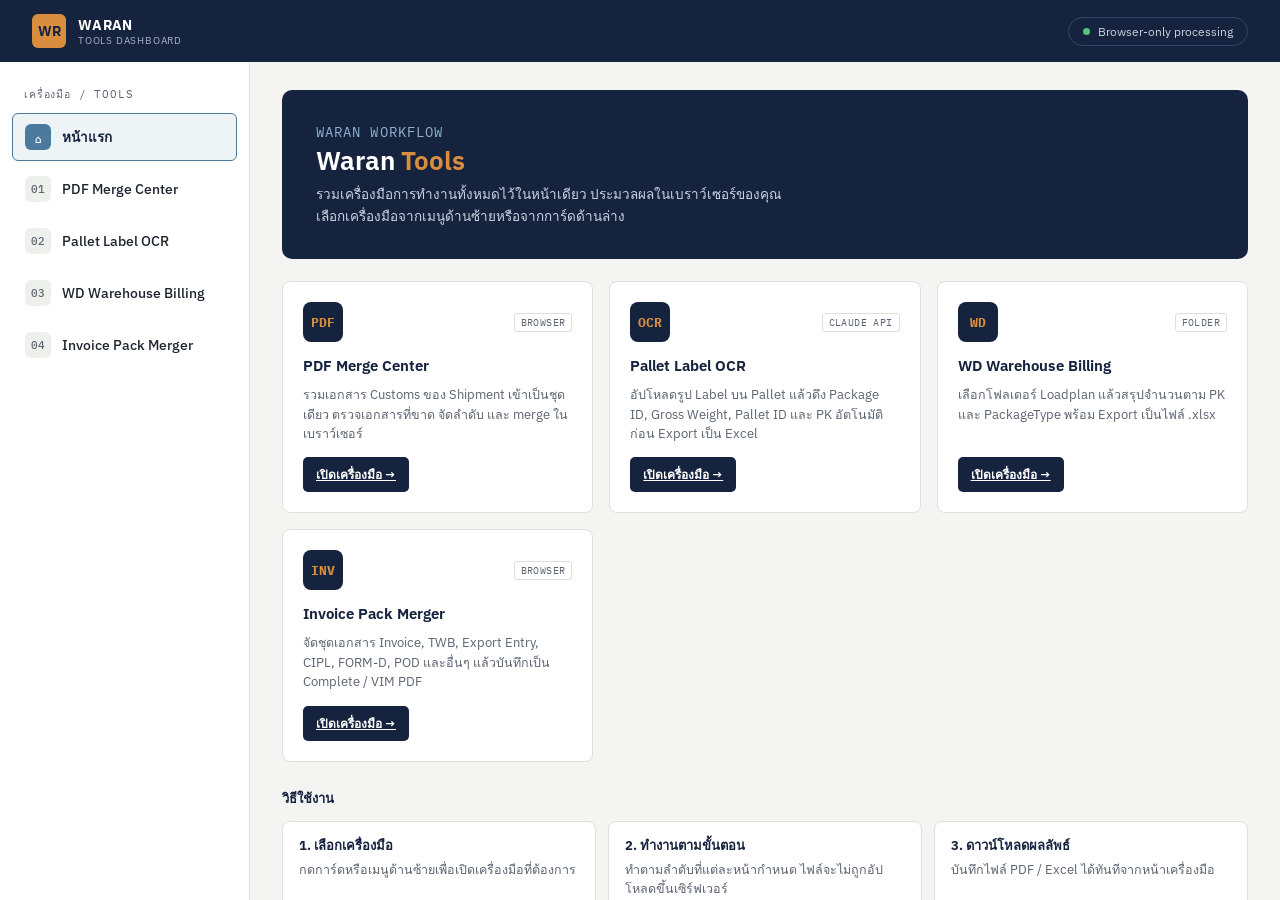
==== index.html @ bb186f33 "Add files via upload" ====
<!doctype html>
<html lang="th">
<head>
<meta charset="UTF-8">
<meta name="viewport" content="width=device-width,initial-scale=1">
<title>Waran Tools Dashboard</title>
<link rel="preconnect" href="https://fonts.googleapis.com">
<link rel="preconnect" href="https://fonts.gstatic.com" crossorigin>
<link href="https://fonts.googleapis.com/css2?family=Sarabun:wght@400;500;600;700&display=swap" rel="stylesheet">
<link rel="stylesheet" href="style.css">
<style>
  html, body { height: 100%; margin: 0; }
  body { display: flex; flex-direction: column; }
  .layout { flex: 1; display: grid; grid-template-columns: 250px 1fr; min-height: 0; }

  /* sidebar */
  .sidebar { background: #fff; border-right: 1px solid var(--paper-line); padding: 18px 12px; overflow-y: auto; }
  .nav-label { font-family: "IBM Plex Mono", monospace; font-size: 10.5px; letter-spacing: .08em; color: var(--text-mute); padding: 6px 12px 10px; text-transform: uppercase; }
  .nav a {
    display: flex; align-items: center; gap: 11px; padding: 10px 12px; border-radius: 6px; margin-bottom: 4px;
    color: var(--text); text-decoration: none; font-size: 13.5px; font-weight: 500; border: 1px solid transparent;
  }
  .nav a:hover { background: #EEF3F6; }
  .nav a.active { background: #EEF3F6; border-color: var(--steel); color: var(--navy); font-weight: 600; }
  .nav .n {
    width: 26px; height: 26px; border-radius: 6px; background: #EEF0EC; color: var(--text-mute);
    font-family: "IBM Plex Mono", monospace; font-size: 11px; display: grid; place-items: center; flex-shrink: 0;
  }
  .nav a.active .n { background: var(--steel); color: #fff; }

  /* main */
  .main { min-width: 0; padding: 28px 32px 48px; overflow-y: auto; }
  .hero { margin-bottom: 22px; }
  .hero h1 { margin: 0 0 8px; font-size: 26px; line-height: 1.25; font-weight: 650; }
  .hero h1 span { color: var(--amber); }
  .hero p { margin: 0; font-size: 13.5px; color: #C9D3E0; line-height: 1.6; max-width: 60ch; }

  .tools { display: grid; grid-template-columns: repeat(auto-fill, minmax(280px, 1fr)); gap: 16px; }
  .tool {
    background: #fff; border: 1px solid var(--paper-line); border-radius: 8px; padding: 20px;
    display: flex; flex-direction: column; gap: 10px; transition: border-color .15s, transform .15s;
  }
  .tool:hover { border-color: var(--steel); transform: translateY(-1px); }
  .tool-top { display: flex; align-items: center; justify-content: space-between; gap: 10px; }
  .tool-icon {
    width: 40px; height: 40px; border-radius: 8px; background: var(--navy); color: var(--amber);
    display: grid; place-items: center; font-weight: 700; font-size: 13px; font-family: "IBM Plex Mono", monospace;
  }
  .tag {
    font-family: "IBM Plex Mono", monospace; font-size: 10px; text-transform: uppercase; letter-spacing: .04em;
    border: 1px solid var(--paper-line); color: var(--text-mute); border-radius: 3px; padding: 2px 6px; white-space: nowrap;
  }
  .tool h3 { margin: 4px 0 0; font-size: 15px; color: var(--navy); font-weight: 650; }
  .tool p { margin: 0; font-size: 12.5px; color: var(--text-mute); line-height: 1.55; flex: 1; }
  .tool .btn { align-self: flex-start; margin-top: 4px; }

  .section-title { font-size: 13px; font-weight: 600; color: var(--navy); margin: 26px 0 12px; }
  .howto { display: grid; grid-template-columns: repeat(3, 1fr); gap: 12px; }
  .howto div { background: #fff; border: 1px solid var(--paper-line); border-radius: 8px; padding: 14px 16px; font-size: 12.5px; color: var(--text-mute); line-height: 1.55; }
  .howto b { display: block; color: var(--navy); font-size: 13px; margin-bottom: 4px; }

  /* tool view */
  .tool-view { display: none; flex-direction: column; height: 100%; min-height: 0; }
  .tool-view.show { display: flex; }
  .tool-bar {
    display: flex; align-items: center; gap: 12px; padding: 10px 20px; background: #fff; border-bottom: 1px solid var(--paper-line);
  }
  .tool-bar h2 { margin: 0; font-size: 15px; color: var(--navy); font-weight: 650; flex: 1; min-width: 0; overflow: hidden; text-overflow: ellipsis; white-space: nowrap; }
  .tool-bar .btn { font-size: 12.5px; }
  .tool-frame { flex: 1; width: 100%; border: 0; background: var(--paper); min-height: 0; }
  #view-home.hide { display: none; }

  @media (max-width: 860px) {
    .layout { grid-template-columns: 1fr; }
    .sidebar { border-right: none; border-bottom: 1px solid var(--paper-line); padding: 10px; }
    .nav { display: flex; gap: 6px; overflow-x: auto; }
    .nav a { white-space: nowrap; margin-bottom: 0; }
    .nav-label { display: none; }
    .main { padding: 18px 16px 32px; }
    .howto { grid-template-columns: 1fr; }
    .tool-frame { height: calc(100vh - 170px); flex: none; }
  }
</style>
</head>
<body>

<header class="topbar">
  <div class="brand"><span class="brand-mark">WR</span><div><b>WARAN</b><small>TOOLS DASHBOARD</small></div></div>
  <div class="status-pill"><i></i> Browser-only processing</div>
</header>

<div class="layout">
  <aside class="sidebar">
    <div class="nav-label">เครื่องมือ / Tools</div>
    <nav class="nav" id="nav"></nav>
  </aside>

  <main class="main">
    <section id="view-home">
      <section class="hero">
        <div>
          <p class="eyebrow">WARAN WORKFLOW</p>
          <h1>Waran <span>Tools</span></h1>
          <p>รวมเครื่องมือการทำงานทั้งหมดไว้ในหน้าเดียว ประมวลผลในเบราว์เซอร์ของคุณ เลือกเครื่องมือจากเมนูด้านซ้ายหรือจากการ์ดด้านล่าง</p>
        </div>
      </section>

      <div class="tools" id="tools"></div>

      <div class="section-title">วิธีใช้งาน</div>
      <div class="howto">
        <div><b>1. เลือกเครื่องมือ</b>กดการ์ดหรือเมนูด้านซ้ายเพื่อเปิดเครื่องมือที่ต้องการ</div>
        <div><b>2. ทำงานตามขั้นตอน</b>ทำตามลำดับที่แต่ละหน้ากำหนด ไฟล์จะไม่ถูกอัปโหลดขึ้นเซิร์ฟเวอร์</div>
        <div><b>3. ดาวน์โหลดผลลัพธ์</b>บันทึกไฟล์ PDF / Excel ได้ทันทีจากหน้าเครื่องมือ</div>
      </div>
    </section>

    <section class="tool-view" id="view-tool">
      <div class="tool-bar">
        <button class="btn btn-outline btn-sm" id="backBtn">← หน้าแรก</button>
        <h2 id="toolTitle"></h2>
        <a class="btn btn-outline btn-sm" id="openNew" target="_blank" rel="noopener">เปิดในแท็บใหม่ ↗</a>
      </div>
      <iframe class="tool-frame" id="toolFrame" title="Tool" allow="clipboard-read; clipboard-write"></iframe>
    </section>
  </main>
</div>

<script>
  const TOOLS = [
    { id: "pdf-merge",        no: "01", abbr: "PDF", title: "PDF Merge Center",
      file: "tools/pdf-merge.html", tag: "Browser",
      desc: "รวมเอกสาร Customs ของ Shipment เข้าเป็นชุดเดียว ตรวจเอกสารที่ขาด จัดลำดับ และ merge ในเบราว์เซอร์" },
    { id: "ocr",              no: "02", abbr: "OCR", title: "Pallet Label OCR",
      file: "tools/ocr.html", tag: "Claude API",
      desc: "อัปโหลดรูป Label บน Pallet แล้วดึง Package ID, Gross Weight, Pallet ID และ PK อัตโนมัติ ก่อน Export เป็น Excel" },
    { id: "wd-billing",       no: "03", abbr: "WD", title: "WD Warehouse Billing",
      file: "tools/wd-billing.html", tag: "Folder",
      desc: "เลือกโฟลเดอร์ Loadplan แล้วสรุปจำนวนตาม PK และ PackageType พร้อม Export เป็นไฟล์ .xlsx" },
    { id: "invoice-merger",   no: "04", abbr: "INV", title: "Invoice Pack Merger",
      file: "tools/invoice-merger.html", tag: "Browser",
      desc: "จัดชุดเอกสาร Invoice, TWB, Export Entry, CIPL, FORM-D, POD และอื่นๆ แล้วบันทึกเป็น Complete / VIM PDF" }
  ];

  const nav = document.getElementById("nav");
  const grid = document.getElementById("tools");
  const home = document.getElementById("view-home");
  const view = document.getElementById("view-tool");
  const frame = document.getElementById("toolFrame");

  nav.innerHTML = `<a href="#" data-route="home"><span class="n">⌂</span>หน้าแรก</a>` +
    TOOLS.map(t => `<a href="#${t.id}" data-route="${t.id}"><span class="n">${t.no}</span>${t.title}</a>`).join("");

  grid.innerHTML = TOOLS.map(t => `
    <article class="tool">
      <div class="tool-top"><div class="tool-icon">${t.abbr}</div><span class="tag">${t.tag}</span></div>
      <div><h3>${t.title}</h3></div>
      <p>${t.desc}</p>
      <a class="btn btn-dark btn-sm" href="#${t.id}">เปิดเครื่องมือ →</a>
    </article>`).join("");

  function route() {
    const id = location.hash.replace("#", "");
    const tool = TOOLS.find(t => t.id === id);
    document.querySelectorAll(".nav a").forEach(a =>
      a.classList.toggle("active", a.dataset.route === (tool ? tool.id : "home")));
    if (tool) {
      if (frame.dataset.current !== tool.id) {
        frame.src = tool.file;
        frame.dataset.current = tool.id;
      }
      document.getElementById("toolTitle").textContent = tool.title;
      document.getElementById("openNew").href = tool.file;
      home.classList.add("hide");
      view.classList.add("show");
    } else {
      view.classList.remove("show");
      home.classList.remove("hide");
    }
    window.scrollTo(0, 0);
  }

  document.getElementById("backBtn").addEventListener("click", () => { location.hash = ""; });
  window.addEventListener("hashchange", route);
  route();
</script>
</body>
</html>
---- style.css ----
@import url('https://fonts.googleapis.com/css2?family=IBM+Plex+Sans:wght@400;500;600;700&family=IBM+Plex+Mono:wght@400;500;600&display=swap');

:root {
  --navy: #16233E;
  --navy-soft: #1F3155;
  --paper: #F4F5F2;
  --paper-line: #DEE1DA;
  --steel: #4C7A9C;
  --amber: #D98E3F;
  --text: #1E2430;
  --text-mute: #5C6472;
  --danger: #B3492F;
  --danger-bg: #FBEEEC;
  --good: #2F6D4F;
  --good-bg: #F1F8F4;
  --warn-bg: #FCEFE2;
}
* { box-sizing: border-box; }
body {
  margin: 0;
  background: var(--paper);
  color: var(--text);
  font-family: "IBM Plex Sans", "Segoe UI", Arial, sans-serif;
}
.hidden { display: none !important; }

/* ---------- Topbar ---------- */
.topbar {
  display: flex; align-items: center; justify-content: space-between;
  padding: 14px 32px; background: var(--navy); color: white;
}
.brand { display: flex; align-items: center; gap: 12px; }
.brand-mark {
  width: 34px; height: 34px; border-radius: 6px; background: var(--amber);
  color: var(--navy); font-weight: 700; font-size: 14px;
  display: flex; align-items: center; justify-content: center;
}
.brand b { display: block; font-size: 14px; letter-spacing: .02em; }
.brand small { display: block; font-size: 10px; color: #A9B4C6; letter-spacing: .08em; }
.status-pill {
  display: flex; align-items: center; gap: 8px; font-size: 12px; color: #C9D3E0;
  border: 1px solid #33456B; border-radius: 20px; padding: 6px 14px;
}
.status-pill i { width: 7px; height: 7px; border-radius: 50%; background: #52C482; display: inline-block; }

/* ---------- Shell / hero ---------- */
.shell { max-width: 880px; margin: 0 auto; padding: 36px 24px 100px; }
.hero {
  display: flex; align-items: center; background: var(--navy); color: white; border-radius: 10px;
  padding: 32px 34px; margin-bottom: 26px;
}
.eyebrow {
  font-family: "IBM Plex Mono", monospace; font-size: 11px; letter-spacing: .08em;
  text-transform: uppercase; color: var(--steel); margin: 0 0 8px;
}
.hero .eyebrow { color: #8FB2CC; }
.hero h1 { margin: 0 0 10px; font-size: 27px; line-height: 1.25; font-weight: 650; }
.hero h1 span { color: var(--amber); }
.hero-copy { margin: 0; font-size: 13.5px; line-height: 1.6; color: #C9D3E0; max-width: 46ch; }

/* ---------- Stepper ---------- */
.steps { display: flex; gap: 10px; margin-bottom: 26px; }
.step {
  flex: 1; display: flex; align-items: center; gap: 10px; background: white; border: 1px solid var(--paper-line);
  border-radius: 8px; padding: 10px 14px; font-size: 12.5px; color: var(--text-mute); transition: all .15s;
}
.step b {
  width: 22px; height: 22px; border-radius: 50%; background: #EEF0EC; color: var(--text-mute);
  font-size: 11px; display: flex; align-items: center; justify-content: center; flex-shrink: 0;
}
.step.active { border-color: var(--steel); background: #EEF3F6; color: var(--navy); font-weight: 600; }
.step.active b { background: var(--steel); color: white; }
.step.done { border-color: var(--good); }
.step.done b { background: var(--good); color: white; }

/* ---------- Cards ---------- */
.card {
  background: white; border: 1px solid var(--paper-line); border-radius: 8px; padding: 22px 24px; margin-bottom: 20px;
}
.card-head { display: flex; align-items: flex-start; justify-content: space-between; gap: 14px; margin-bottom: 6px; }
.card-head.compact { align-items: center; }
.card-head h2 { margin: 0; font-size: 16px; color: var(--navy); font-weight: 650; }
.head-actions { display: flex; gap: 8px; flex-shrink: 0; }
.muted { font-size: 12.5px; color: var(--text-mute); margin: 4px 0 14px; line-height: 1.55; }
.count {
  font-family: "IBM Plex Mono", monospace; font-size: 11.5px; color: var(--steel); background: #EEF3F6;
  border-radius: 12px; padding: 3px 10px;
}

/* ---------- Buttons ---------- */
.btn {
  border-radius: 5px; font-size: 12.5px; font-weight: 600; cursor: pointer; padding: 9px 16px;
  border: 1px solid transparent; display: inline-flex; align-items: center; gap: 6px;
}
.btn-sm { padding: 7px 12px; font-size: 12px; }
.btn-dark { background: var(--navy); color: white; }
.btn-dark:hover { background: var(--navy-soft); }
.btn-outline { background: white; color: var(--steel); border-color: var(--steel); }
.btn-outline:hover { background: #EEF3F6; }
.btn-primary { background: var(--amber); color: var(--navy); }
.btn-primary:hover { filter: brightness(1.05); }
.btn-primary span { font-weight: 700; }
label.btn { cursor: pointer; }

/* ---------- Shipment table ---------- */
.ship-table-wrap { border: 1px solid var(--paper-line); border-radius: 6px; overflow: hidden; }
table.ship-table { width: 100%; border-collapse: collapse; }
table.ship-table th {
  text-align: left; font-size: 10.5px; text-transform: uppercase; letter-spacing: .04em; color: var(--text-mute);
  background: #EEF0EC; padding: 8px 12px;
}
table.ship-table td { border-top: 1px solid var(--paper-line); padding: 0; }
table.ship-table td input {
  width: 100%; border: none; padding: 9px 12px; font-family: "IBM Plex Mono", monospace; font-size: 13px;
  background: transparent; color: var(--text);
}
table.ship-table td input:focus { outline: 2px solid var(--steel); outline-offset: -2px; }
table.ship-table td.rm { width: 36px; text-align: center; }
table.ship-table td.rm button { border: none; background: none; color: var(--text-mute); cursor: pointer; font-size: 13px; }

/* ---------- Dropzones ---------- */
.grid2 { display: grid; grid-template-columns: 1fr 1fr; gap: 18px; }
.drop-card .dropzone {
  display: block; border: 2px dashed #B7BDC6; border-radius: 6px; padding: 26px 16px; text-align: center;
  cursor: pointer; transition: all .15s; background: var(--paper);
}
.drop-card .dropzone:hover, .drop-card .dropzone.dragover { border-color: var(--steel); background: #EEF3F6; }
.drop-card .dropzone.filled { border-style: solid; border-color: var(--good); background: var(--good-bg); }
.dropzone strong { display: block; font-size: 13.5px; color: var(--text); margin-bottom: 2px; }
.dropzone span { font-size: 11.5px; color: var(--text-mute); }
.dropzone input { display: none; }
.file-list { margin-top: 10px; font-size: 12.5px; color: var(--good); font-weight: 600; word-break: break-all; }

/* ---------- Folder scan ---------- */
.scan-panel {
  display: flex; align-items: center; gap: 14px; border: 1px dashed var(--paper-line); border-radius: 6px;
  padding: 16px 18px; background: var(--paper); margin-top: 4px;
}
.scan-panel.success { border-style: solid; border-color: var(--good); background: var(--good-bg); }
.scan-panel.error { border-style: solid; border-color: var(--danger); background: var(--danger-bg); }
.scan-icon { font-size: 22px; color: var(--steel); }
.scan-panel strong { display: block; font-size: 13.5px; color: var(--navy); }
.scan-panel span { font-size: 12px; color: var(--text-mute); }

/* ---------- Review list ---------- */
.summary { display: flex; flex-wrap: wrap; gap: 6px; }
.summary-chip {
  font-size: 11.5px; font-family: "IBM Plex Mono", monospace; border-radius: 3px; padding: 3px 8px;
  border: 1px solid var(--paper-line); background: white;
}
.summary-chip.ok { color: var(--good); border-color: var(--good); }
.summary-chip.issue { color: var(--danger); border-color: var(--danger); background: var(--danger-bg); }

#reviewList .row {
  display: flex; align-items: center; gap: 10px; border: 1px solid var(--paper-line); border-radius: 6px;
  padding: 10px 12px; margin-bottom: 8px; background: white; cursor: grab;
}
#reviewList .row.dragging { opacity: .4; }
#reviewList .row .grip { color: #B7BDC6; font-family: "IBM Plex Mono", monospace; }
#reviewList .row .idx {
  font-family: "IBM Plex Mono", monospace; font-size: 11px; color: var(--steel); background: #EEF3F6;
  border-radius: 3px; padding: 2px 6px; min-width: 20px; text-align: center; flex-shrink: 0;
}
#reviewList .row .meta { flex: 1; min-width: 0; }
#reviewList .row .meta .lbl { font-size: 12px; color: var(--text-mute); }
#reviewList .row .meta .fn { font-size: 13px; overflow: hidden; text-overflow: ellipsis; white-space: nowrap; }
#reviewList .row .tag {
  font-size: 9.5px; font-family: "IBM Plex Mono", monospace; text-transform: uppercase; border-radius: 3px;
  padding: 2px 5px; color: #8A5A1E; border: 1px solid var(--amber); flex-shrink: 0;
}
#reviewList .row button.remove { border: none; background: none; color: var(--text-mute); cursor: pointer; font-size: 13px; }

/* ---------- Missing card ---------- */
#missingCard { border-color: var(--danger); background: var(--danger-bg); }
#missingCard h2 { color: var(--danger); }
#missingList .row {
  display: flex; align-items: center; gap: 10px; background: white; border: 1px dashed #E4B7AC;
  border-radius: 6px; padding: 10px 12px; margin-bottom: 8px; transition: all .15s;
}
#missingList .row.dragover { border-style: solid; border-color: var(--danger); background: var(--danger-bg); }
#missingList .row .meta { flex: 1; font-size: 13px; color: var(--danger); font-style: italic; }
#missingList .row .meta small { color: var(--text-mute); font-style: normal; }
#missingList .row button.up {
  font-size: 11.5px; border-radius: 4px; padding: 6px 10px; cursor: pointer; border: 1px solid var(--danger);
  background: white; color: var(--danger); font-weight: 600;
}

/* ---------- Merge bar ---------- */
.merge-bar {
  display: flex; align-items: center; gap: 14px; background: white; border: 1px solid var(--paper-line);
  border-radius: 8px; padding: 16px 20px;
}
.license-info { display: flex; align-items: center; gap: 10px; flex: 1; min-width: 0; }
.lock { font-size: 16px; color: var(--amber); }
.merge-bar strong { display: block; font-size: 13.5px; color: var(--navy); }
.merge-bar small { font-size: 11.5px; color: var(--text-mute); }
#licenseName { display: block; font-size: 11px; color: var(--text-mute); overflow: hidden; text-overflow: ellipsis; white-space: nowrap; }
.merge-status { font-size: 13px; color: var(--text-mute); white-space: pre-line; margin-top: 12px; line-height: 1.6; }
.merge-status.error { color: var(--danger); }
.merge-status.success { color: var(--good); }

/* ---------- Modal ---------- */
.modal {
  position: fixed; inset: 0; background: rgba(22,35,62,.5); display: flex; align-items: center; justify-content: center; z-index: 60;
}
.modal-box { background: white; border-radius: 8px; padding: 26px 28px; width: 360px; }
.modal-box h2 { margin: 0 0 14px; font-size: 16px; color: var(--navy); }
.modal-box input {
  width: 100%; border: 1px solid var(--paper-line); border-radius: 5px; padding: 10px 12px; font-size: 13.5px; margin-bottom: 18px;
}
.modal-actions { display: flex; justify-content: flex-end; gap: 10px; }

@media (max-width: 640px) {
  .grid2 { grid-template-columns: 1fr; }
  .hero { flex-direction: column; align-items: flex-start; }
  .steps { flex-wrap: wrap; }
  .step { min-width: 45%; }
}
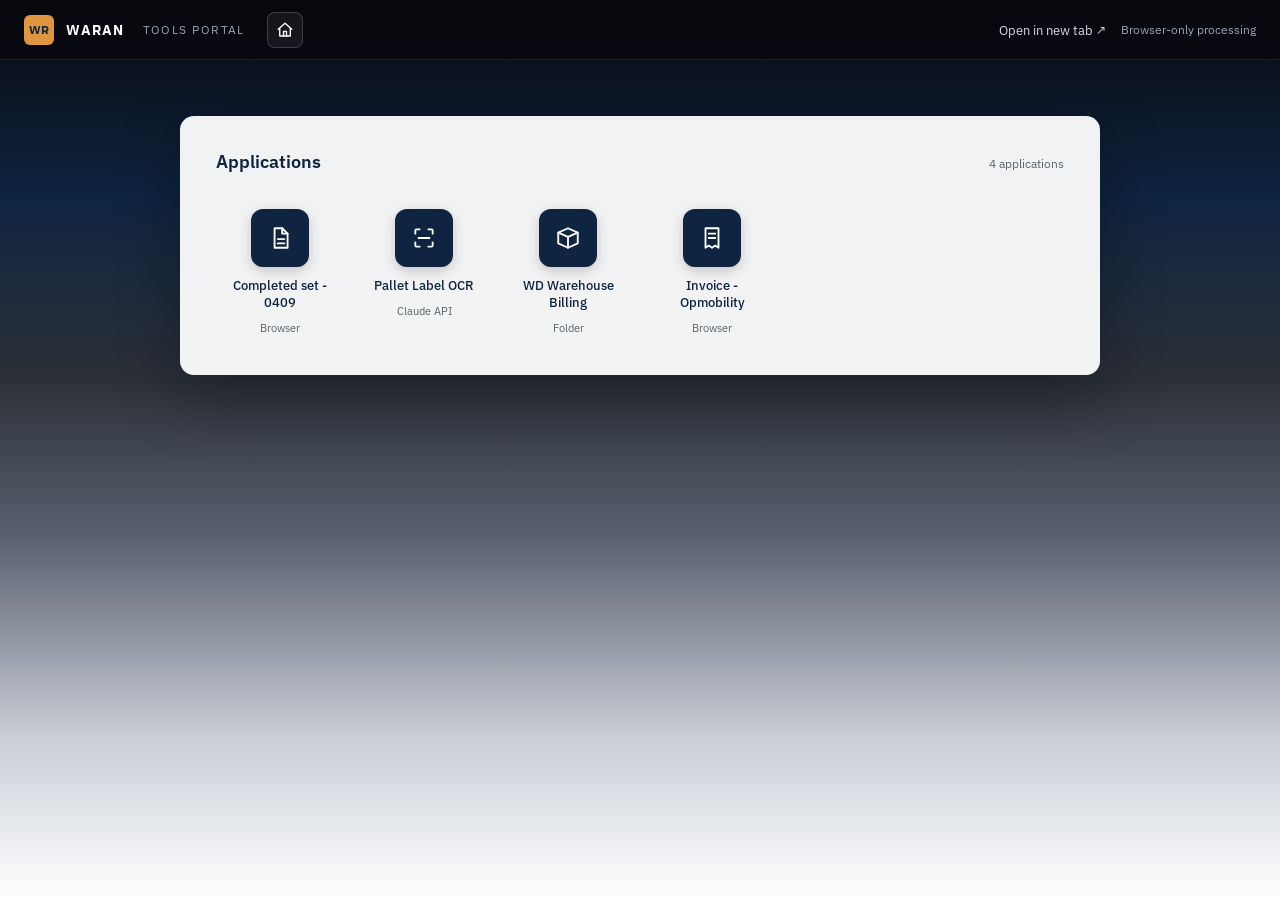
==== commit 51df6afc: "Add files via upload" ====
--- a/index.html
+++ b/index.html
@@ -1,186 +1,169 @@
 <!doctype html>
-<html lang="th">
+<html lang="en">
 <head>
 <meta charset="UTF-8">
 <meta name="viewport" content="width=device-width,initial-scale=1">
-<title>Waran Tools Dashboard</title>
+<title>Waran Tools Portal</title>
 <link rel="preconnect" href="https://fonts.googleapis.com">
 <link rel="preconnect" href="https://fonts.gstatic.com" crossorigin>
-<link href="https://fonts.googleapis.com/css2?family=Sarabun:wght@400;500;600;700&display=swap" rel="stylesheet">
-<link rel="stylesheet" href="style.css">
+<link href="https://fonts.googleapis.com/css2?family=IBM+Plex+Sans:wght@400;500;600;700&display=swap" rel="stylesheet">
 <style>
+  :root {
+    --navy: #0F2440; --black: #07090D; --charcoal: #2B3038; --slate: #5A6270; --silver: #C9CED6; --white: #FFFFFF;
+    --amber: #E0953F; --steel: #4C7A9C;
+  }
+  * { box-sizing: border-box; }
   html, body { height: 100%; margin: 0; }
-  body { display: flex; flex-direction: column; }
-  .layout { flex: 1; display: grid; grid-template-columns: 250px 1fr; min-height: 0; }
+  body {
+    font-family: "IBM Plex Sans", "Segoe UI", Arial, sans-serif; color: var(--navy);
+    display: flex; flex-direction: column;
+    background: linear-gradient(180deg, var(--black) 0%, var(--navy) 22%, var(--charcoal) 42%, var(--slate) 60%, var(--silver) 82%, var(--white) 100%);
+    background-attachment: fixed;
+  }
+  button { font-family: inherit; }
 
-  /* sidebar */
-  .sidebar { background: #fff; border-right: 1px solid var(--paper-line); padding: 18px 12px; overflow-y: auto; }
-  .nav-label { font-family: "IBM Plex Mono", monospace; font-size: 10.5px; letter-spacing: .08em; color: var(--text-mute); padding: 6px 12px 10px; text-transform: uppercase; }
-  .nav a {
-    display: flex; align-items: center; gap: 11px; padding: 10px 12px; border-radius: 6px; margin-bottom: 4px;
-    color: var(--text); text-decoration: none; font-size: 13.5px; font-weight: 500; border: 1px solid transparent;
+  /* ---------- full-width portal bar ---------- */
+  .bar {
+    display: flex; align-items: center; gap: 14px; height: 60px; padding: 0 24px; flex-shrink: 0;
+    background: rgba(7,9,13,.88); border-bottom: 1px solid rgba(255,255,255,.08); color: #fff;
   }
-  .nav a:hover { background: #EEF3F6; }
-  .nav a.active { background: #EEF3F6; border-color: var(--steel); color: var(--navy); font-weight: 600; }
-  .nav .n {
-    width: 26px; height: 26px; border-radius: 6px; background: #EEF0EC; color: var(--text-mute);
-    font-family: "IBM Plex Mono", monospace; font-size: 11px; display: grid; place-items: center; flex-shrink: 0;
+  .brand { display: flex; align-items: center; gap: 12px; text-decoration: none; color: inherit; }
+  .brand-mark {
+    width: 30px; height: 30px; border-radius: 6px; background: var(--amber); color: var(--navy);
+    font-weight: 700; font-size: 12px; display: grid; place-items: center;
   }
-  .nav a.active .n { background: var(--steel); color: #fff; }
+  .brand b { font-size: 14px; letter-spacing: .08em; }
+  .brand small { font-size: 12px; color: #9AA3B2; letter-spacing: .12em; margin-left: 6px; }
+  .home-btn {
+    margin-left: 8px; width: 36px; height: 36px; border-radius: 8px; border: 1px solid rgba(255,255,255,.18);
+    background: rgba(255,255,255,.06); color: #fff; display: grid; place-items: center; cursor: pointer; text-decoration: none;
+    transition: background .15s, border-color .15s;
+  }
+  .home-btn:hover { background: rgba(255,255,255,.16); border-color: rgba(255,255,255,.35); }
+  .home-btn svg { width: 18px; height: 18px; }
+  .bar-title { font-size: 14px; color: #D5DBE4; margin-left: 6px; white-space: nowrap; overflow: hidden; text-overflow: ellipsis; }
+  .bar-title:empty { display: none; }
+  .spacer { flex: 1; }
+  .open-new { font-size: 12.5px; color: #D5DBE4; text-decoration: none; white-space: nowrap; }
+  .open-new:hover { color: #fff; }
+  .open-new:empty { display: none; }
+  .status { font-size: 12px; color: #9AA3B2; white-space: nowrap; }
 
-  /* main */
-  .main { min-width: 0; padding: 28px 32px 48px; overflow-y: auto; }
-  .hero { margin-bottom: 22px; }
-  .hero h1 { margin: 0 0 8px; font-size: 26px; line-height: 1.25; font-weight: 650; }
-  .hero h1 span { color: var(--amber); }
-  .hero p { margin: 0; font-size: 13.5px; color: #C9D3E0; line-height: 1.6; max-width: 60ch; }
+  /* ---------- home ---------- */
+  .home { flex: 1; display: flex; flex-direction: column; align-items: center; padding: 56px 24px 60px; overflow-y: auto; }
+  .home.hide { display: none; }
+  .panel {
+    width: 100%; max-width: 920px; background: rgba(255,255,255,.94); border-radius: 14px; padding: 34px 36px 30px;
+    box-shadow: 0 24px 60px rgba(7,9,13,.35);
+  }
+  .panel-head { display: flex; align-items: baseline; justify-content: space-between; margin-bottom: 26px; }
+  .panel-head h1 { margin: 0; font-size: 18px; font-weight: 600; color: var(--navy); }
+  .panel-head span { font-size: 12px; color: var(--slate); }
 
-  .tools { display: grid; grid-template-columns: repeat(auto-fill, minmax(280px, 1fr)); gap: 16px; }
-  .tool {
-    background: #fff; border: 1px solid var(--paper-line); border-radius: 8px; padding: 20px;
-    display: flex; flex-direction: column; gap: 10px; transition: border-color .15s, transform .15s;
+  .apps {
+    display: grid; grid-template-columns: repeat(auto-fill, minmax(116px, 1fr)); gap: 26px 16px;
   }
-  .tool:hover { border-color: var(--steel); transform: translateY(-1px); }
-  .tool-top { display: flex; align-items: center; justify-content: space-between; gap: 10px; }
-  .tool-icon {
-    width: 40px; height: 40px; border-radius: 8px; background: var(--navy); color: var(--amber);
-    display: grid; place-items: center; font-weight: 700; font-size: 13px; font-family: "IBM Plex Mono", monospace;
+  .app {
+    all: unset; cursor: pointer; display: flex; flex-direction: column; align-items: center; gap: 10px;
+    padding: 10px 6px; border-radius: 10px; text-align: center; outline-offset: 3px;
   }
-  .tag {
-    font-family: "IBM Plex Mono", monospace; font-size: 10px; text-transform: uppercase; letter-spacing: .04em;
-    border: 1px solid var(--paper-line); color: var(--text-mute); border-radius: 3px; padding: 2px 6px; white-space: nowrap;
+  .app:focus-visible { outline: 2px solid var(--steel); }
+  .app-ic {
+    width: 58px; height: 58px; border-radius: 12px; background: var(--navy); color: #fff;
+    display: grid; place-items: center; box-shadow: 0 4px 12px rgba(7,9,13,.18);
+    transition: transform .15s, background .15s;
   }
-  .tool h3 { margin: 4px 0 0; font-size: 15px; color: var(--navy); font-weight: 650; }
-  .tool p { margin: 0; font-size: 12.5px; color: var(--text-mute); line-height: 1.55; flex: 1; }
-  .tool .btn { align-self: flex-start; margin-top: 4px; }
+  .app-ic svg { width: 26px; height: 26px; }
+  .app:hover .app-ic { transform: translateY(-2px); background: var(--steel); }
+  .app-name { font-size: 12.5px; font-weight: 500; color: var(--navy); line-height: 1.35; max-width: 120px; }
+  .app-tag { font-size: 10.5px; color: var(--slate); }
+  .empty { text-align: center; color: var(--slate); font-size: 13px; padding: 30px 0; }
+  .empty.hide { display: none; }
 
-  .section-title { font-size: 13px; font-weight: 600; color: var(--navy); margin: 26px 0 12px; }
-  .howto { display: grid; grid-template-columns: repeat(3, 1fr); gap: 12px; }
-  .howto div { background: #fff; border: 1px solid var(--paper-line); border-radius: 8px; padding: 14px 16px; font-size: 12.5px; color: var(--text-mute); line-height: 1.55; }
-  .howto b { display: block; color: var(--navy); font-size: 13px; margin-bottom: 4px; }
+  /* ---------- tool view ---------- */
+  .tool-view { flex: 1; display: none; min-height: 0; }
+  .tool-view.show { display: flex; flex-direction: column; }
+  .tool-frame { flex: 1; width: 100%; border: 0; background: #F3F4F6; min-height: 0; }
 
-  /* tool view */
-  .tool-view { display: none; flex-direction: column; height: 100%; min-height: 0; }
-  .tool-view.show { display: flex; }
-  .tool-bar {
-    display: flex; align-items: center; gap: 12px; padding: 10px 20px; background: #fff; border-bottom: 1px solid var(--paper-line);
-  }
-  .tool-bar h2 { margin: 0; font-size: 15px; color: var(--navy); font-weight: 650; flex: 1; min-width: 0; overflow: hidden; text-overflow: ellipsis; white-space: nowrap; }
-  .tool-bar .btn { font-size: 12.5px; }
-  .tool-frame { flex: 1; width: 100%; border: 0; background: var(--paper); min-height: 0; }
-  #view-home.hide { display: none; }
-
-  @media (max-width: 860px) {
-    .layout { grid-template-columns: 1fr; }
-    .sidebar { border-right: none; border-bottom: 1px solid var(--paper-line); padding: 10px; }
-    .nav { display: flex; gap: 6px; overflow-x: auto; }
-    .nav a { white-space: nowrap; margin-bottom: 0; }
-    .nav-label { display: none; }
-    .main { padding: 18px 16px 32px; }
-    .howto { grid-template-columns: 1fr; }
-    .tool-frame { height: calc(100vh - 170px); flex: none; }
+  @media (max-width: 640px) {
+    .bar { padding: 0 14px; gap: 10px; }
+    .brand small { display: none; }
+    .status { display: none; }
+    .home { padding: 24px 12px 40px; }
+    .panel { padding: 22px 18px; }
+    .apps { grid-template-columns: repeat(3, 1fr); gap: 20px 10px; }
   }
 </style>
 </head>
 <body>
 
-<header class="topbar">
-  <div class="brand"><span class="brand-mark">WR</span><div><b>WARAN</b><small>TOOLS DASHBOARD</small></div></div>
-  <div class="status-pill"><i></i> Browser-only processing</div>
+<header class="bar">
+  <a class="brand" href="#"><span class="brand-mark">WR</span><b>WARAN</b><small>TOOLS PORTAL</small></a>
+  <a class="home-btn" id="homeBtn" href="#" title="Home" aria-label="Home">
+    <svg viewBox="0 0 24 24" fill="none" stroke="currentColor" stroke-width="1.8" stroke-linecap="round" stroke-linejoin="round"><path d="M3 11l9-8 9 8"/><path d="M5 10v10h14V10"/><path d="M10 20v-6h4v6"/></svg>
+  </a>
+  <span class="bar-title" id="barTitle"></span>
+  <span class="spacer"></span>
+  <a class="open-new" id="openNew" target="_blank" rel="noopener">Open in new tab ↗</a>
+  <span class="status">Browser-only processing</span>
 </header>
 
-<div class="layout">
-  <aside class="sidebar">
-    <div class="nav-label">เครื่องมือ / Tools</div>
-    <nav class="nav" id="nav"></nav>
-  </aside>
+<main class="home" id="view-home">
+  <div class="panel">
+    <div class="panel-head"><h1>Applications</h1><span id="count"></span></div>
+    <div class="apps" id="apps"></div>
+    <p class="empty hide" id="empty">No applications yet.</p>
+  </div>
+</main>
 
-  <main class="main">
-    <section id="view-home">
-      <section class="hero">
-        <div>
-          <p class="eyebrow">WARAN WORKFLOW</p>
-          <h1>Waran <span>Tools</span></h1>
-          <p>รวมเครื่องมือการทำงานทั้งหมดไว้ในหน้าเดียว ประมวลผลในเบราว์เซอร์ของคุณ เลือกเครื่องมือจากเมนูด้านซ้ายหรือจากการ์ดด้านล่าง</p>
-        </div>
-      </section>
-
-      <div class="tools" id="tools"></div>
-
-      <div class="section-title">วิธีใช้งาน</div>
-      <div class="howto">
-        <div><b>1. เลือกเครื่องมือ</b>กดการ์ดหรือเมนูด้านซ้ายเพื่อเปิดเครื่องมือที่ต้องการ</div>
-        <div><b>2. ทำงานตามขั้นตอน</b>ทำตามลำดับที่แต่ละหน้ากำหนด ไฟล์จะไม่ถูกอัปโหลดขึ้นเซิร์ฟเวอร์</div>
-        <div><b>3. ดาวน์โหลดผลลัพธ์</b>บันทึกไฟล์ PDF / Excel ได้ทันทีจากหน้าเครื่องมือ</div>
-      </div>
-    </section>
-
-    <section class="tool-view" id="view-tool">
-      <div class="tool-bar">
-        <button class="btn btn-outline btn-sm" id="backBtn">← หน้าแรก</button>
-        <h2 id="toolTitle"></h2>
-        <a class="btn btn-outline btn-sm" id="openNew" target="_blank" rel="noopener">เปิดในแท็บใหม่ ↗</a>
-      </div>
-      <iframe class="tool-frame" id="toolFrame" title="Tool" allow="clipboard-read; clipboard-write"></iframe>
-    </section>
-  </main>
-</div>
+<section class="tool-view" id="view-tool">
+  <iframe class="tool-frame" id="toolFrame" title="Tool" allow="clipboard-read; clipboard-write; file-system-access"></iframe>
+</section>
 
 <script>
-  const TOOLS = [
-    { id: "pdf-merge",        no: "01", abbr: "PDF", title: "PDF Merge Center",
-      file: "tools/pdf-merge.html", tag: "Browser",
-      desc: "รวมเอกสาร Customs ของ Shipment เข้าเป็นชุดเดียว ตรวจเอกสารที่ขาด จัดลำดับ และ merge ในเบราว์เซอร์" },
-    { id: "ocr",              no: "02", abbr: "OCR", title: "Pallet Label OCR",
-      file: "tools/ocr.html", tag: "Claude API",
-      desc: "อัปโหลดรูป Label บน Pallet แล้วดึง Package ID, Gross Weight, Pallet ID และ PK อัตโนมัติ ก่อน Export เป็น Excel" },
-    { id: "wd-billing",       no: "03", abbr: "WD", title: "WD Warehouse Billing",
-      file: "tools/wd-billing.html", tag: "Folder",
-      desc: "เลือกโฟลเดอร์ Loadplan แล้วสรุปจำนวนตาม PK และ PackageType พร้อม Export เป็นไฟล์ .xlsx" },
-    { id: "invoice-merger",   no: "04", abbr: "INV", title: "Invoice Pack Merger",
-      file: "tools/invoice-merger.html", tag: "Browser",
-      desc: "จัดชุดเอกสาร Invoice, TWB, Export Entry, CIPL, FORM-D, POD และอื่นๆ แล้วบันทึกเป็น Complete / VIM PDF" }
+  // To add a future application, append one entry here.
+  const APPS = [
+    { id: "pdf-merge", title: "Completed set - 0409", tag: "Browser", file: "tools/pdf-merge.html",
+      icon: '<svg viewBox="0 0 24 24" fill="none" stroke="currentColor" stroke-width="1.7" stroke-linecap="round" stroke-linejoin="round"><path d="M7 3h7l5 5v13H7z"/><path d="M14 3v5h5"/><path d="M10 13h6M10 17h6"/></svg>' },
+    { id: "ocr", title: "Pallet Label OCR", tag: "Claude API", file: "tools/ocr.html",
+      icon: '<svg viewBox="0 0 24 24" fill="none" stroke="currentColor" stroke-width="1.7" stroke-linecap="round" stroke-linejoin="round"><path d="M4 8V5a1 1 0 0 1 1-1h3"/><path d="M16 4h3a1 1 0 0 1 1 1v3"/><path d="M20 16v3a1 1 0 0 1-1 1h-3"/><path d="M8 20H5a1 1 0 0 1-1-1v-3"/><path d="M7 12h10"/></svg>' },
+    { id: "wd-billing", title: "WD Warehouse Billing", tag: "Folder", file: "tools/wd-billing.html",
+      icon: '<svg viewBox="0 0 24 24" fill="none" stroke="currentColor" stroke-width="1.7" stroke-linecap="round" stroke-linejoin="round"><path d="M3 7l9-4 9 4v10l-9 4-9-4z"/><path d="M3 7l9 4 9-4"/><path d="M12 11v10"/></svg>' },
+    { id: "invoice-merger", title: "Invoice - Opmobility", tag: "Browser", file: "tools/invoice-merger.html",
+      icon: '<svg viewBox="0 0 24 24" fill="none" stroke="currentColor" stroke-width="1.7" stroke-linecap="round" stroke-linejoin="round"><path d="M6 3h12v18l-3-2-3 2-3-2-3 2z"/><path d="M9 8h6M9 12h6"/></svg>' }
   ];
 
-  const nav = document.getElementById("nav");
-  const grid = document.getElementById("tools");
+  const appsEl = document.getElementById("apps");
   const home = document.getElementById("view-home");
   const view = document.getElementById("view-tool");
   const frame = document.getElementById("toolFrame");
+  const barTitle = document.getElementById("barTitle");
+  const openNew = document.getElementById("openNew");
 
-  nav.innerHTML = `<a href="#" data-route="home"><span class="n">⌂</span>หน้าแรก</a>` +
-    TOOLS.map(t => `<a href="#${t.id}" data-route="${t.id}"><span class="n">${t.no}</span>${t.title}</a>`).join("");
-
-  grid.innerHTML = TOOLS.map(t => `
-    <article class="tool">
-      <div class="tool-top"><div class="tool-icon">${t.abbr}</div><span class="tag">${t.tag}</span></div>
-      <div><h3>${t.title}</h3></div>
-      <p>${t.desc}</p>
-      <a class="btn btn-dark btn-sm" href="#${t.id}">เปิดเครื่องมือ →</a>
-    </article>`).join("");
+  document.getElementById("count").textContent = APPS.length + " application" + (APPS.length === 1 ? "" : "s");
+  appsEl.innerHTML = APPS.map(a => `
+    <a class="app" href="#${a.id}" title="${a.title}">
+      <span class="app-ic">${a.icon}</span>
+      <span class="app-name">${a.title}</span>
+      <span class="app-tag">${a.tag}</span>
+    </a>`).join("");
+  document.getElementById("empty").classList.toggle("hide", APPS.length > 0);
 
   function route() {
     const id = location.hash.replace("#", "");
-    const tool = TOOLS.find(t => t.id === id);
-    document.querySelectorAll(".nav a").forEach(a =>
-      a.classList.toggle("active", a.dataset.route === (tool ? tool.id : "home")));
-    if (tool) {
-      if (frame.dataset.current !== tool.id) {
-        frame.src = tool.file;
-        frame.dataset.current = tool.id;
-      }
-      document.getElementById("toolTitle").textContent = tool.title;
-      document.getElementById("openNew").href = tool.file;
-      home.classList.add("hide");
-      view.classList.add("show");
+    const app = APPS.find(a => a.id === id);
+    if (app) {
+      if (frame.dataset.current !== app.id) { frame.src = app.file; frame.dataset.current = app.id; }
+      barTitle.textContent = app.title;
+      openNew.href = app.file;
+      home.classList.add("hide"); view.classList.add("show");
     } else {
-      view.classList.remove("show");
-      home.classList.remove("hide");
+      barTitle.textContent = "";
+      openNew.removeAttribute("href");
+      view.classList.remove("show"); home.classList.remove("hide");
     }
     window.scrollTo(0, 0);
   }
-
-  document.getElementById("backBtn").addEventListener("click", () => { location.hash = ""; });
   window.addEventListener("hashchange", route);
   route();
 </script>
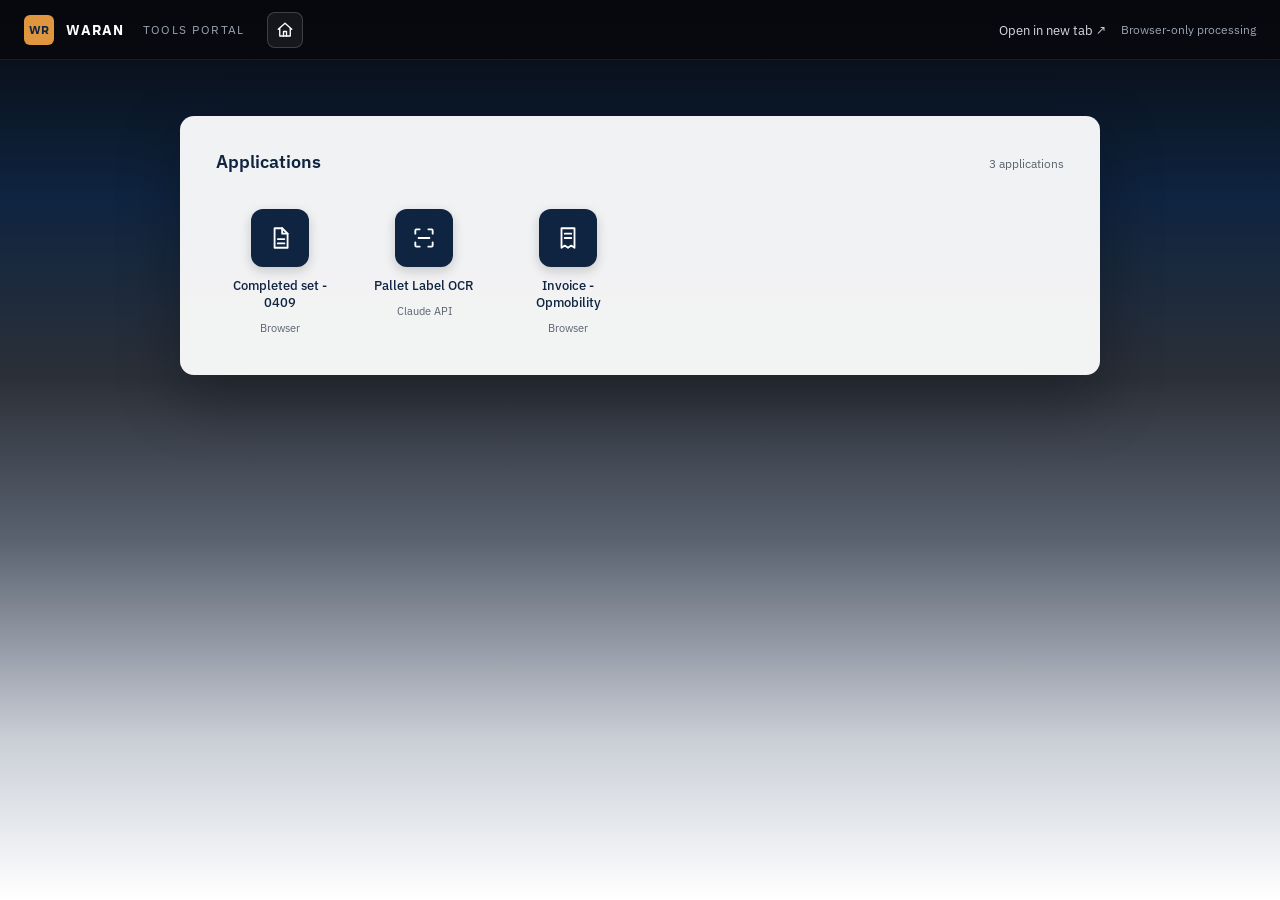
==== commit 4d64b133: "Add files via upload" ====
--- a/index.html
+++ b/index.html
@@ -121,14 +121,13 @@
 </section>
 
 <script>
+  // direct: true opens the page in this tab (needed for the folder picker, which browsers block inside an iframe).
   // To add a future application, append one entry here.
   const APPS = [
     { id: "pdf-merge", title: "Completed set - 0409", tag: "Browser", file: "tools/pdf-merge.html",
       icon: '<svg viewBox="0 0 24 24" fill="none" stroke="currentColor" stroke-width="1.7" stroke-linecap="round" stroke-linejoin="round"><path d="M7 3h7l5 5v13H7z"/><path d="M14 3v5h5"/><path d="M10 13h6M10 17h6"/></svg>' },
     { id: "ocr", title: "Pallet Label OCR", tag: "Claude API", file: "tools/ocr.html",
       icon: '<svg viewBox="0 0 24 24" fill="none" stroke="currentColor" stroke-width="1.7" stroke-linecap="round" stroke-linejoin="round"><path d="M4 8V5a1 1 0 0 1 1-1h3"/><path d="M16 4h3a1 1 0 0 1 1 1v3"/><path d="M20 16v3a1 1 0 0 1-1 1h-3"/><path d="M8 20H5a1 1 0 0 1-1-1v-3"/><path d="M7 12h10"/></svg>' },
-    { id: "wd-billing", title: "WD Warehouse Billing", tag: "Folder", file: "tools/wd-billing.html",
-      icon: '<svg viewBox="0 0 24 24" fill="none" stroke="currentColor" stroke-width="1.7" stroke-linecap="round" stroke-linejoin="round"><path d="M3 7l9-4 9 4v10l-9 4-9-4z"/><path d="M3 7l9 4 9-4"/><path d="M12 11v10"/></svg>' },
     { id: "invoice-merger", title: "Invoice - Opmobility", tag: "Browser", file: "tools/invoice-merger.html",
       icon: '<svg viewBox="0 0 24 24" fill="none" stroke="currentColor" stroke-width="1.7" stroke-linecap="round" stroke-linejoin="round"><path d="M6 3h12v18l-3-2-3 2-3-2-3 2z"/><path d="M9 8h6M9 12h6"/></svg>' }
   ];
@@ -142,7 +141,7 @@
 
   document.getElementById("count").textContent = APPS.length + " application" + (APPS.length === 1 ? "" : "s");
   appsEl.innerHTML = APPS.map(a => `
-    <a class="app" href="#${a.id}" title="${a.title}">
+    <a class="app" href="${a.direct ? a.file : "#" + a.id}" title="${a.title}">
       <span class="app-ic">${a.icon}</span>
       <span class="app-name">${a.title}</span>
       <span class="app-tag">${a.tag}</span>
